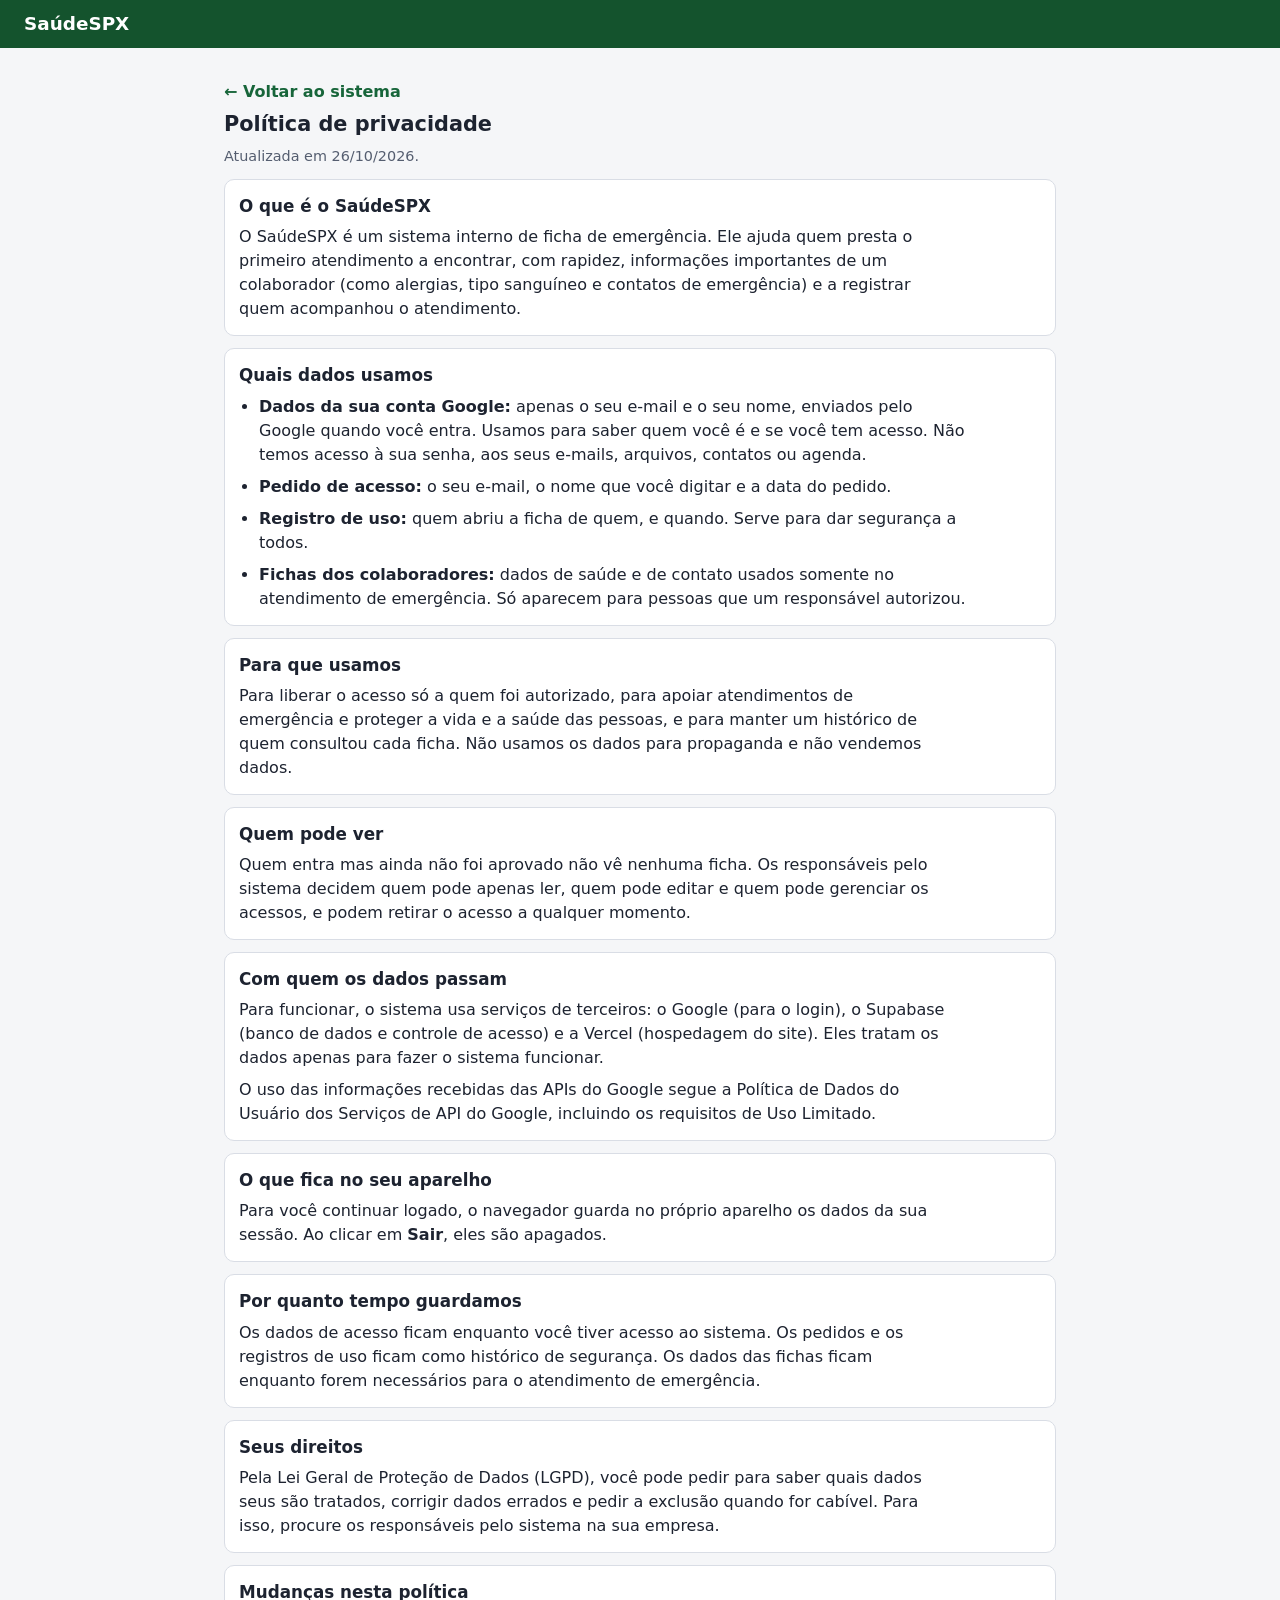
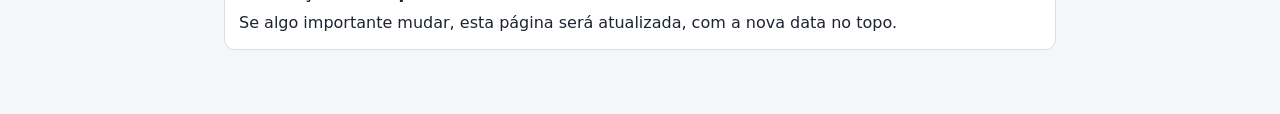
==== privacidade.html @ 72978ebb "feat: página de política de privacidade Texto simples sobre quais dados são usados (e-mail e nome da" ====
<!DOCTYPE html>
<html lang="pt-BR">
<head>
  <meta charset="UTF-8">
  <meta name="viewport" content="width=device-width, initial-scale=1">
  <title>Política de privacidade — SaúdeSPX</title>
  <link rel="stylesheet" href="css/main.css">
</head>
<body>
  <header class="topo">
    <a class="topo-marca" href="./">SaúdeSPX</a>
  </header>

  <main class="conteudo documento">
    <a class="voltar" href="./">← Voltar ao sistema</a>
    <h2>Política de privacidade</h2>
    <p class="dica">Atualizada em 26/10/2026.</p>

    <section class="bloco">
      <h3>O que é o SaúdeSPX</h3>
      <p>O SaúdeSPX é um sistema interno de ficha de emergência. Ele ajuda quem presta o primeiro atendimento a encontrar, com rapidez, informações importantes de um colaborador (como alergias, tipo sanguíneo e contatos de emergência) e a registrar quem acompanhou o atendimento.</p>
    </section>

    <section class="bloco">
      <h3>Quais dados usamos</h3>
      <ul>
        <li><strong>Dados da sua conta Google:</strong> apenas o seu e-mail e o seu nome, enviados pelo Google quando você entra. Usamos para saber quem você é e se você tem acesso. Não temos acesso à sua senha, aos seus e-mails, arquivos, contatos ou agenda.</li>
        <li><strong>Pedido de acesso:</strong> o seu e-mail, o nome que você digitar e a data do pedido.</li>
        <li><strong>Registro de uso:</strong> quem abriu a ficha de quem, e quando. Serve para dar segurança a todos.</li>
        <li><strong>Fichas dos colaboradores:</strong> dados de saúde e de contato usados somente no atendimento de emergência. Só aparecem para pessoas que um responsável autorizou.</li>
      </ul>
    </section>

    <section class="bloco">
      <h3>Para que usamos</h3>
      <p>Para liberar o acesso só a quem foi autorizado, para apoiar atendimentos de emergência e proteger a vida e a saúde das pessoas, e para manter um histórico de quem consultou cada ficha. Não usamos os dados para propaganda e não vendemos dados.</p>
    </section>

    <section class="bloco">
      <h3>Quem pode ver</h3>
      <p>Quem entra mas ainda não foi aprovado não vê nenhuma ficha. Os responsáveis pelo sistema decidem quem pode apenas ler, quem pode editar e quem pode gerenciar os acessos, e podem retirar o acesso a qualquer momento.</p>
    </section>

    <section class="bloco">
      <h3>Com quem os dados passam</h3>
      <p>Para funcionar, o sistema usa serviços de terceiros: o Google (para o login), o Supabase (banco de dados e controle de acesso) e a Vercel (hospedagem do site). Eles tratam os dados apenas para fazer o sistema funcionar.</p>
      <p>O uso das informações recebidas das APIs do Google segue a Política de Dados do Usuário dos Serviços de API do Google, incluindo os requisitos de Uso Limitado.</p>
    </section>

    <section class="bloco">
      <h3>O que fica no seu aparelho</h3>
      <p>Para você continuar logado, o navegador guarda no próprio aparelho os dados da sua sessão. Ao clicar em <strong>Sair</strong>, eles são apagados.</p>
    </section>

    <section class="bloco">
      <h3>Por quanto tempo guardamos</h3>
      <p>Os dados de acesso ficam enquanto você tiver acesso ao sistema. Os pedidos e os registros de uso ficam como histórico de segurança. Os dados das fichas ficam enquanto forem necessários para o atendimento de emergência.</p>
    </section>

    <section class="bloco">
      <h3>Seus direitos</h3>
      <p>Pela Lei Geral de Proteção de Dados (LGPD), você pode pedir para saber quais dados seus são tratados, corrigir dados errados e pedir a exclusão quando for cabível. Para isso, procure os responsáveis pelo sistema na sua empresa.</p>
    </section>

    <section class="bloco">
      <h3>Mudanças nesta política</h3>
      <p>Se algo importante mudar, esta página será atualizada, com a nova data no topo.</p>
    </section>
  </main>
</body>
</html>
---- css/main.css ----
/* ═══════════════════════════════════════════════════════════
   SAÚDESPX
   Folha de estilo principal — importa todos os módulos.

   Ordem de import importa (cascata):
   1. base       → variáveis, reset, tipografia, utilitários
   2. layout     → estruturas fixas (topo, área de conteúdo, responsivo)
   3. components → peças reutilizáveis (status, botões, campos, cartões)
   4. sections   → estilos de cada tela (login, busca, ficha, atendimento)
   ═══════════════════════════════════════════════════════════ */

/* 1. BASE */
@import url("base/_variables.css");
@import url("base/_reset.css");
@import url("base/_typography.css");
@import url("base/_utilities.css");

/* 2. LAYOUT */
@import url("layout/_topo.css");
@import url("layout/_conteudo.css");
@import url("layout/_responsive.css");

/* 3. COMPONENTS */
@import url("components/_status.css");
@import url("components/_campo.css");
@import url("components/_resultado.css");
@import url("components/_filtros.css");
@import url("components/_botao.css");
@import url("components/_bloco.css");

/* 4. SECTIONS */
/* um arquivo por tela, quando a tela precisar de estilo próprio */
@import url("sections/_acesso.css");
@import url("sections/_documento.css");
@import url("sections/_ficha.css");
@import url("sections/_atendimento.css");
@import url("sections/_cadastro.css");
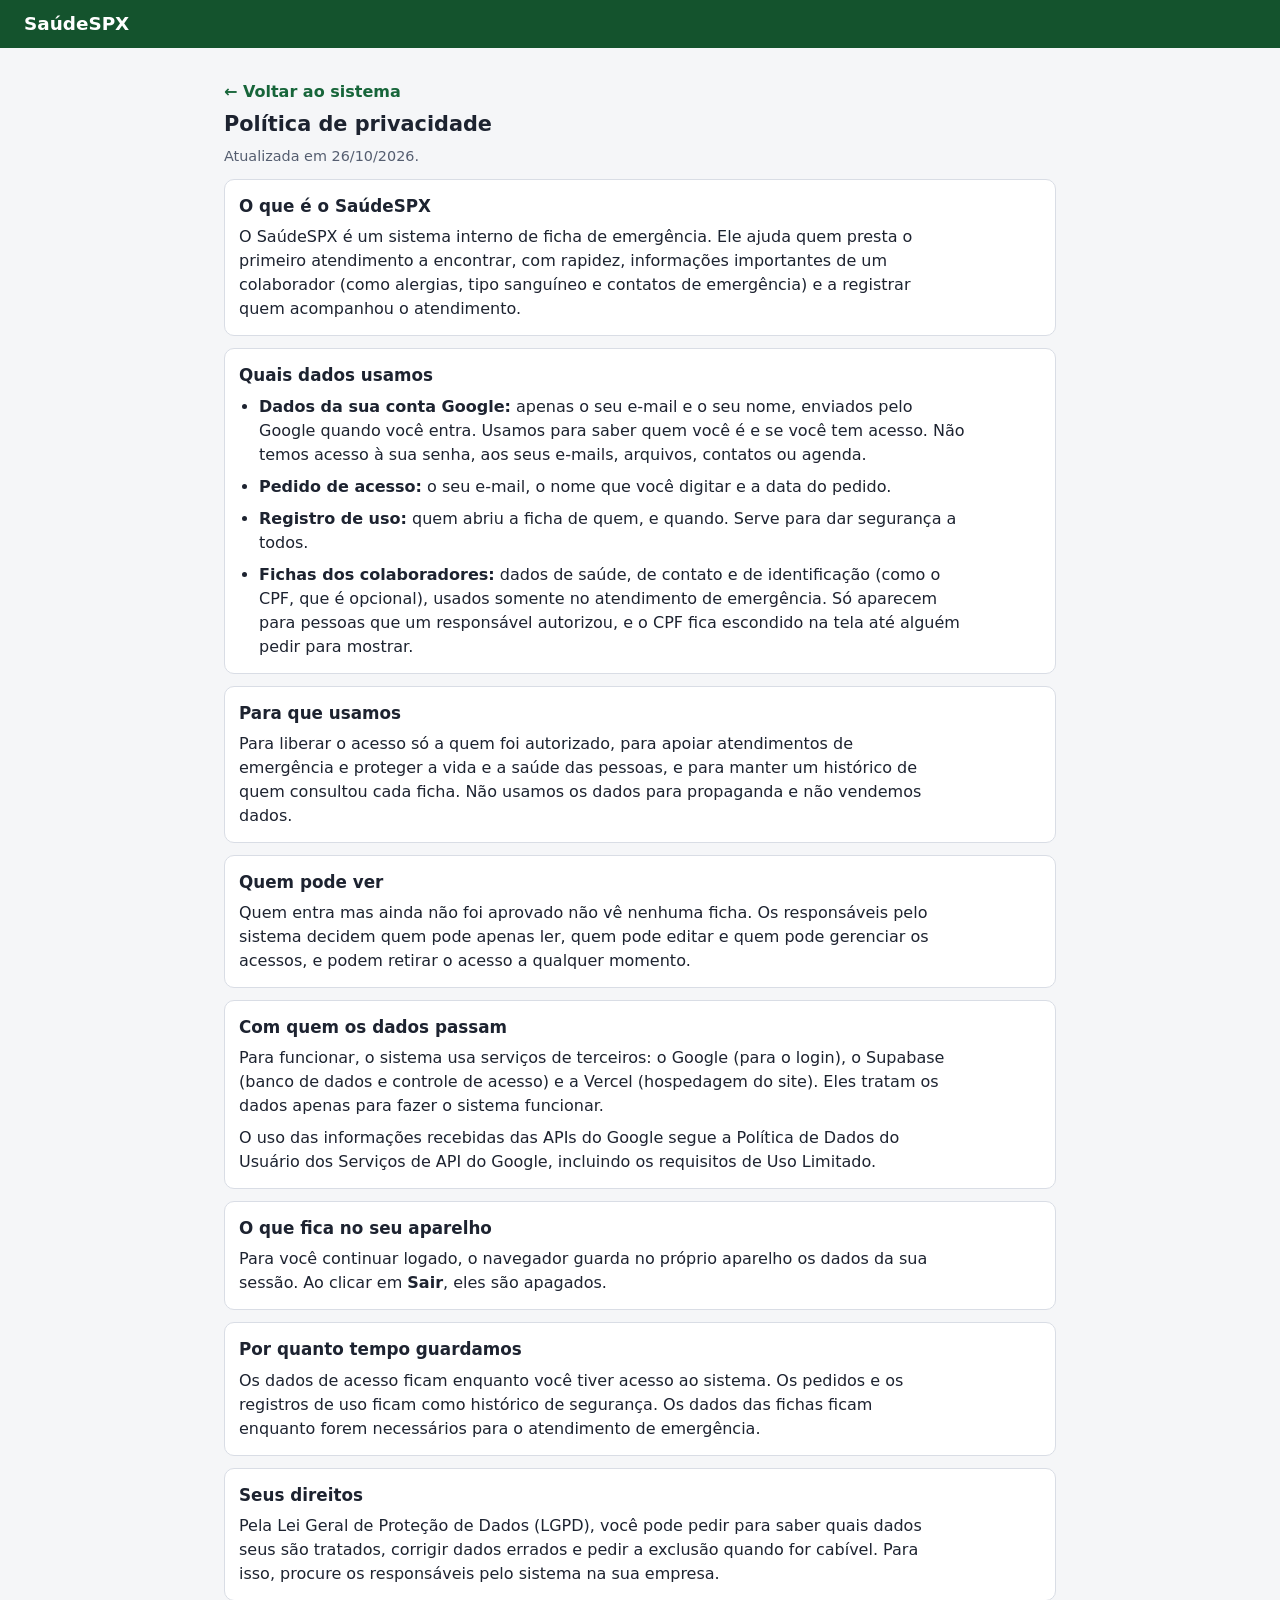
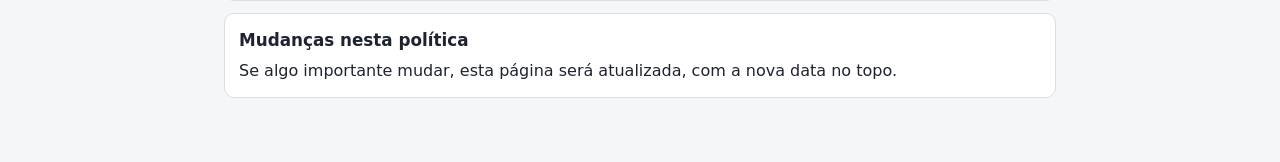
==== commit 39c67b09: "feat: CPF do colaborador (opcional) no app e no banco Campo no cadastro (com máscara enquanto digita" ====
--- a/privacidade.html
+++ b/privacidade.html
@@ -27,7 +27,7 @@
         <li><strong>Dados da sua conta Google:</strong> apenas o seu e-mail e o seu nome, enviados pelo Google quando você entra. Usamos para saber quem você é e se você tem acesso. Não temos acesso à sua senha, aos seus e-mails, arquivos, contatos ou agenda.</li>
         <li><strong>Pedido de acesso:</strong> o seu e-mail, o nome que você digitar e a data do pedido.</li>
         <li><strong>Registro de uso:</strong> quem abriu a ficha de quem, e quando. Serve para dar segurança a todos.</li>
-        <li><strong>Fichas dos colaboradores:</strong> dados de saúde e de contato usados somente no atendimento de emergência. Só aparecem para pessoas que um responsável autorizou.</li>
+        <li><strong>Fichas dos colaboradores:</strong> dados de saúde, de contato e de identificação (como o CPF, que é opcional), usados somente no atendimento de emergência. Só aparecem para pessoas que um responsável autorizou, e o CPF fica escondido na tela até alguém pedir para mostrar.</li>
       </ul>
     </section>
 
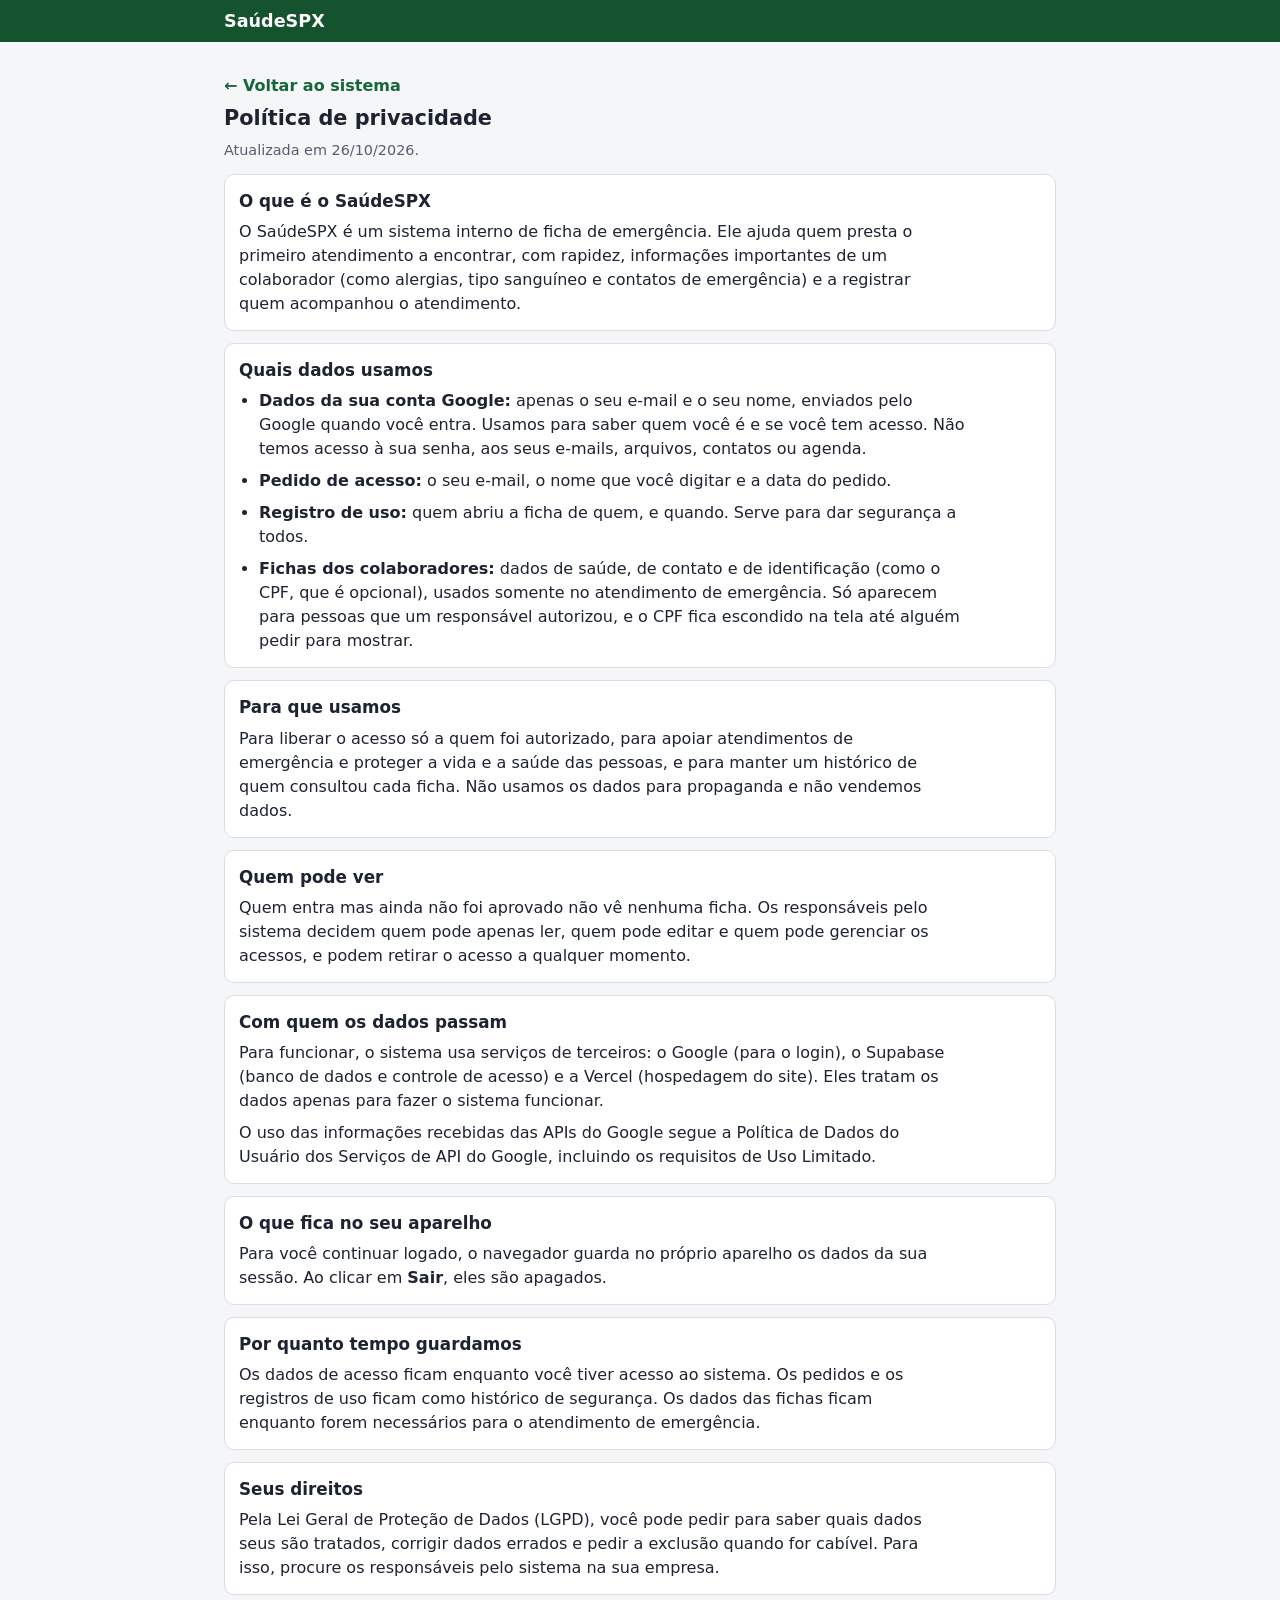
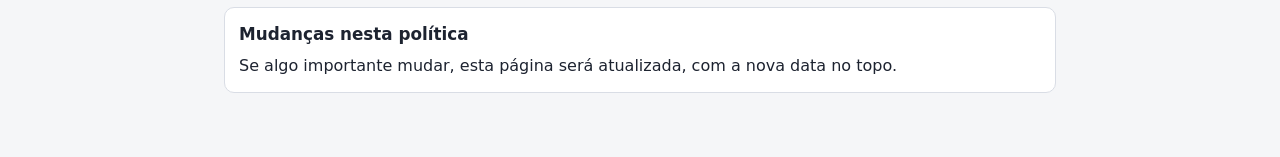
==== commit 6c9deb0e: "style: topo mais compacto e alinhado com o conteúdo Só o topo: marca e usuário na mesma linha e menu" ====
--- a/privacidade.html
+++ b/privacidade.html
@@ -8,7 +8,9 @@
 </head>
 <body>
   <header class="topo">
-    <a class="topo-marca" href="./">SaúdeSPX</a>
+    <div class="topo-interno">
+      <a class="topo-marca" href="./">SaúdeSPX</a>
+    </div>
   </header>
 
   <main class="conteudo documento">
--- a/css/main.css
+++ b/css/main.css
@@ -26,6 +26,7 @@
 @import url("components/_resultado.css");
 @import url("components/_filtros.css");
 @import url("components/_botao.css");
+@import url("components/_aviso-pedidos.css");
 @import url("components/_bloco.css");
 
 /* 4. SECTIONS */
